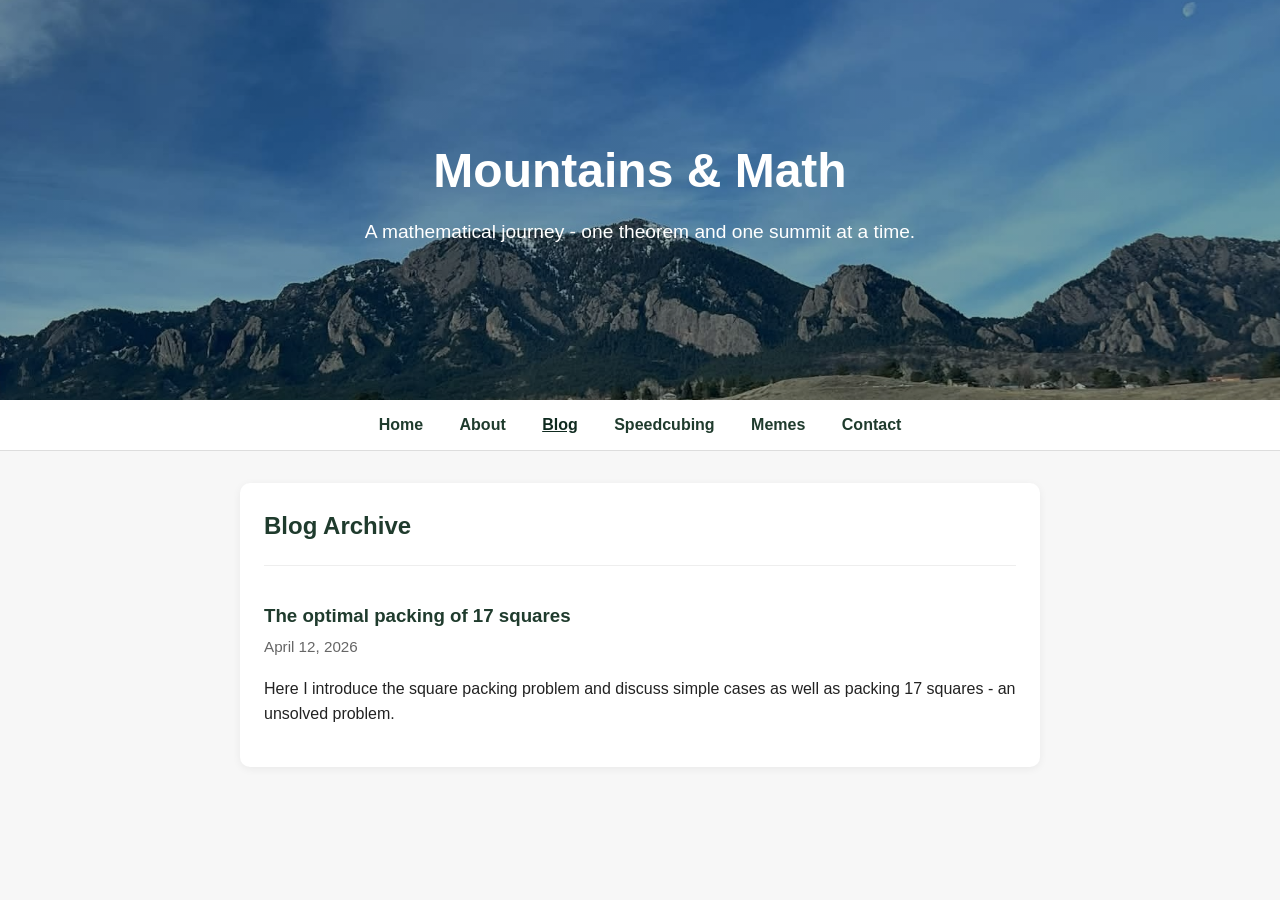
==== blog.html @ 1cb58c80 "Add files via upload" ====
<!DOCTYPE html>
<html lang="en">
<head>
  <meta charset="UTF-8" />
  <meta name="viewport" content="width=device-width, initial-scale=1.0" />
  <title>Blog | Mountains & Math</title>
  <link rel="stylesheet" href="styles.css" />
</head>

<body>
  <header class="banner">
    <div class="overlay">
      <h1>Mountains & Math</h1>
      <p>A mathematical journey - one theorem and one summit at a time.</p>
    </div>
  </header>

  <nav>
<a href="index.html">Home</a>
    <a href="index.html#about">About</a>
    <a href="blog.html" class="active">Blog</a>
    <a href="speedcubing.html">Speedcubing</a>
    <a href="memes.html">Memes</a>
    <a href="index.html#contact">Contact</a>
  </nav>

  <main>
    <section>
      <h2>Blog Archive</h2>

       <div class="post">
    <h3><a href="post1.html">The optimal packing of 17 squares</a></h3>
    <div class="post-date">April 12, 2026</div>
    <p>
      Here I introduce the square packing problem and discuss simple cases as well as packing 17 squares - an unsolved problem.
    </p>
  </div>

<!--
      <div class="post">
        <h3><a href="post2.html">On learning difficult mathematics</a></h3>
        <div class="post-date">April 5, 2026</div>
        <p>
          Another short preview goes here. Keep this concise and readable.
        </p>
      </div>

      <div class="post">
        <h3><a href="post3.html">A third post title goes here</a></h3>
        <div class="post-date">March 22, 2026</div>
        <p>
          Older posts can stay here in descending date order.
        </p>
      </div>
-->
    </section>
  </main>

</body>
</html>
---- styles.css ----
body {
  margin: 0;
  font-family: Arial, sans-serif;
  background: #f7f7f7;
  color: #222;
  line-height: 1.6;
}

.banner {
  position: relative;
  height: 400px;
  display: flex;
  align-items: center;
  justify-content: center;
  background:
    linear-gradient(rgba(0,0,0,0.35), rgba(0,0,0,0.35)),
    url("mountain.jpg") center / cover no-repeat;
  color: white;
  text-align: center;
}

.overlay {
  position: relative;
  z-index: 1;
}

.overlay h1 {
  margin: 0;
  font-size: 3rem;
}

.overlay p {
  margin-top: 0.5rem;
  font-size: 1.2rem;
}

nav {
  background: #ffffff;
  border-bottom: 1px solid #ddd;
  text-align: center;
  padding: 0.75rem;
}

nav a {
  margin: 0 1rem;
  text-decoration: none;
  color: #1f3b2d;
  font-weight: bold;
}

main {
  max-width: 800px;
  margin: 2rem auto;
  padding: 0 1rem;
}

section {
  background: white;
  margin-bottom: 1.5rem;
  padding: 1.5rem;
  border-radius: 10px;
  box-shadow: 0 2px 8px rgba(0,0,0,0.06);
}

h2 {
  margin-top: 0;
  color: #1f3b2d;
}

.about-container {
  display: flex;
  gap: 1rem;
  margin-bottom: 1rem;
}

.about-container img {
  width: calc(50% - 0.5rem);
  height: 300px;
  object-fit: cover;
  border-radius: 10px;
  display: block;
}

.post {
  border-top: 1px solid #eee;
  padding-top: 1rem;
  margin-top: 1rem;
}

.cube-stats {
  margin-top: 1rem;
  margin-bottom: 1.5rem;
  padding: 1rem;
  background: #f1f5f3;
  border-left: 4px solid #1f3b2d;
  border-radius: 6px;
}

.cube-stats p {
  margin: 0.4rem 0;
}

#cubingChart {
  margin-top: 1rem;
  max-width: 100%;
}

.active {
  text-decoration: underline;
  color: #0f2a1f;
}

.meme-intro {
  margin-bottom: 1.5rem;
}

.meme-feed {
  display: flex;
  flex-direction: column;
  gap: 2rem;
}

.meme-entry {
  background: #fafafa;
  border: 1px solid #e8e8e8;
  border-radius: 12px;
  padding: 1rem;
  box-shadow: 0 2px 8px rgba(0,0,0,0.05);
}

.meme-date {
  font-size: 0.95rem;
  color: #666;
  margin-bottom: 0.75rem;
}

.meme-entry img {
  width: 100%;
  max-width: 700px;
  height: auto;
  display: block;
  margin: 0 auto;
  border-radius: 10px;
}

.meme-caption {
  margin-top: 0.9rem;
}

.meme-caption p {
  margin: 0;
}
.meme-page main {
  max-width: 900px;
}

.post h3 {
  margin-bottom: 0.3rem;
}

.post h3 a {
  color: #1f3b2d;
  text-decoration: none;
}

.post h3 a:hover {
  text-decoration: underline;
}

.post-date {
  font-size: 0.95rem;
  color: #666;
  margin-bottom: 0.75rem;
}

.blog-backlog-link {
  margin-top: 1.25rem;
  text-align: right;
}

.blog-backlog-link a {
  color: #1f3b2d;
  font-weight: bold;
  text-decoration: none;
}

.blog-backlog-link a:hover {
  text-decoration: underline;
}

.post-page main {
  max-width: 850px;
}

.post-header {
  margin-bottom: 2rem;
}

.post-title {
  margin-bottom: 0.4rem;
  color: #1f3b2d;
}

.post-meta {
  color: #666;
  font-size: 0.95rem;
  margin-bottom: 0.75rem;
}

.post-subtitle {
  font-size: 1.05rem;
  color: #444;
}

.post-content section {
  margin-bottom: 2rem;
}

.post-content h3 {
  color: #1f3b2d;
  margin-bottom: 0.75rem;
}

.post-content p {
  margin-bottom: 1rem;
}

.post-figure {
  margin: 1.25rem 0;
  text-align: center;
}

.post-figure img {
  width: 100%;
  max-width: 700px;
  height: auto;
  border-radius: 10px;
  box-shadow: 0 2px 8px rgba(0,0,0,0.08);
}

.post-figure figcaption {
  margin-top: 0.6rem;
  font-size: 0.95rem;
  color: #666;
}

.mountain-signature {
  margin-top: 3rem;
  padding-top: 1.5rem;
  border-top: 1px solid #ddd;
}

.mountain-signature h3 {
  margin-bottom: 0.75rem;
  color: #1f3b2d;
}

.mountain-signature img {
  width: 100%;
  max-width: 750px;
  height: auto;
  display: block;
  border-radius: 12px;
  margin: 0.75rem auto 0 auto;
  box-shadow: 0 2px 8px rgba(0,0,0,0.08);
}

.back-link {
  margin-top: 2rem;
}

.back-link a {
  color: #1f3b2d;
  font-weight: bold;
  text-decoration: none;
}

.back-link a:hover {
  text-decoration: underline;
}

@media (max-width: 700px) {
  .meme-entry {
    padding: 0.85rem;
  }
}

footer {
  text-align: center;
  padding: 2rem 1rem;
  color: #666;
  font-size: 0.95rem;
}

@media (max-width: 700px) {
  .about-container {
    flex-direction: column;
  }

  .about-container img {
    width: 100%;
    height: 250px;
  }

  .overlay h1 {
    font-size: 2.2rem;
  }

  .overlay p {
    font-size: 1rem;
  }

  nav a {
    display: inline-block;
    margin: 0.35rem 0.6rem;
  }
}
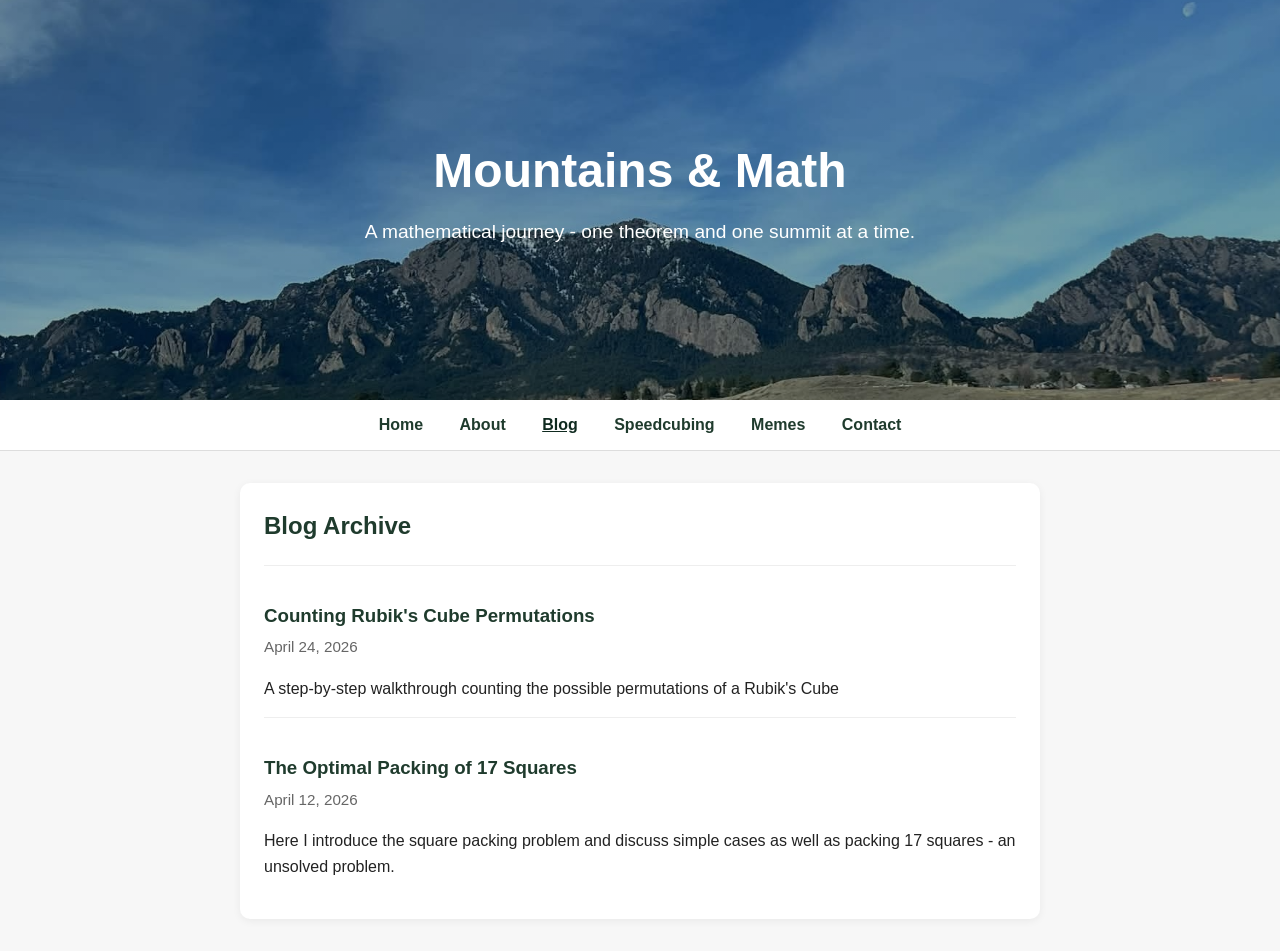
==== commit fc5220cb: "Add files via upload" ====
--- a/blog.html
+++ b/blog.html
@@ -1,50 +1,48 @@
 <!DOCTYPE html>
 <html lang="en">
-<head>
-  <meta charset="UTF-8" />
-  <meta name="viewport" content="width=device-width, initial-scale=1.0" />
-  <title>Blog | Mountains & Math</title>
-  <link rel="stylesheet" href="styles.css" />
-</head>
-
-<body>
-  <header class="banner">
-    <div class="overlay">
-      <h1>Mountains & Math</h1>
-      <p>A mathematical journey - one theorem and one summit at a time.</p>
-    </div>
-  </header>
-
-  <nav>
-<a href="index.html">Home</a>
-    <a href="index.html#about">About</a>
-    <a href="blog.html" class="active">Blog</a>
-    <a href="speedcubing.html">Speedcubing</a>
-    <a href="memes.html">Memes</a>
-    <a href="index.html#contact">Contact</a>
-  </nav>
-
-  <main>
-    <section>
-      <h2>Blog Archive</h2>
-
-       <div class="post">
-    <h3><a href="post1.html">The optimal packing of 17 squares</a></h3>
-    <div class="post-date">April 12, 2026</div>
-    <p>
+	<head>
+		<meta charset="UTF-8"/>
+		<meta name="viewport" content="width=device-width, initial-scale=1.0"/>
+		<title>Blog | Mountains & Math</title>
+		<link rel="stylesheet" href="styles.css"/>
+	</head>
+	<body>
+		<header class="banner">
+			<div class="overlay">
+				<h1>Mountains & Math</h1>
+				<p>A mathematical journey - one theorem and one summit at a time.</p>
+			</div>
+		</header>
+		<nav>
+			<a href="index.html">Home</a>
+			<a href="index.html#about">About</a>
+			<a href="blog.html" class="active">Blog</a>
+			<a href="speedcubing.html">Speedcubing</a>
+			<a href="memes.html">Memes</a>
+			<a href="index.html#contact">Contact</a>
+		</nav>
+		<main>
+			<section>
+				<h2>Blog Archive</h2>
+				<div class="post">
+					<h3>
+						<a href="post2.html">Counting Rubik's Cube Permutations</a>
+					</h3>
+					<div class="post-date">April 24, 2026</div>
+					<p>
+          A step-by-step walkthrough counting the possible permutations of a Rubik's Cube
+        </p>
+				</div>
+				<div class="post">
+					<h3>
+						<a href="post1.html">The Optimal Packing of 17 Squares</a>
+					</h3>
+					<div class="post-date">April 12, 2026</div>
+					<p>
       Here I introduce the square packing problem and discuss simple cases as well as packing 17 squares - an unsolved problem.
     </p>
-  </div>
-
-<!--
-      <div class="post">
-        <h3><a href="post2.html">On learning difficult mathematics</a></h3>
-        <div class="post-date">April 5, 2026</div>
-        <p>
-          Another short preview goes here. Keep this concise and readable.
-        </p>
-      </div>
-
+				</div>
+				<!--
       <div class="post">
         <h3><a href="post3.html">A third post title goes here</a></h3>
         <div class="post-date">March 22, 2026</div>
@@ -53,8 +51,7 @@
         </p>
       </div>
 -->
-    </section>
-  </main>
-
-</body>
+			</section>
+		</main>
+	</body>
 </html>
--- a/styles.css
+++ b/styles.css
@@ -89,20 +89,28 @@
 
 .cube-stats {
   margin-top: 1rem;
-  margin-bottom: 1.5rem;
-  padding: 1rem;
+  margin-bottom: 2rem;
+  padding: 1rem 1.25rem;
   background: #f1f5f3;
   border-left: 4px solid #1f3b2d;
-  border-radius: 6px;
+  border-radius: 8px;
+  box-shadow: 0 1px 4px rgba(0,0,0,0.04);
 }
 
 .cube-stats p {
-  margin: 0.4rem 0;
-}
-
-#cubingChart {
+  margin: 0.45rem 0;
+}
+
+.speedcubing-page main {
+  max-width: 950px;
+}
+
+#cubingError {
   margin-top: 1rem;
-  max-width: 100%;
+  padding: 0.85rem 1rem;
+  background: #fff4f4;
+  border: 1px solid #e2bcbc;
+  border-radius: 8px;
 }
 
 .active {
@@ -110,17 +118,28 @@
   color: #0f2a1f;
 }
 
+.meme-page main {
+  max-width: 950px;
+}
+
 .meme-intro {
   margin-bottom: 1.5rem;
 }
 
-.meme-feed {
+.meme-section-title {
+  color: #1f3b2d;
+  margin-top: 2rem;
+  margin-bottom: 1rem;
+}
+
+.meme-featured-feed {
   display: flex;
   flex-direction: column;
-  gap: 2rem;
-}
-
-.meme-entry {
+  gap: 1.5rem;
+  margin-bottom: 2.5rem;
+}
+
+.featured-meme {
   background: #fafafa;
   border: 1px solid #e8e8e8;
   border-radius: 12px;
@@ -128,13 +147,7 @@
   box-shadow: 0 2px 8px rgba(0,0,0,0.05);
 }
 
-.meme-date {
-  font-size: 0.95rem;
-  color: #666;
-  margin-bottom: 0.75rem;
-}
-
-.meme-entry img {
+.featured-meme img {
   width: 100%;
   max-width: 700px;
   height: auto;
@@ -143,15 +156,42 @@
   border-radius: 10px;
 }
 
-.meme-caption {
-  margin-top: 0.9rem;
-}
-
-.meme-caption p {
-  margin: 0;
-}
-.meme-page main {
-  max-width: 900px;
+.meme-gallery {
+  display: grid;
+  grid-template-columns: repeat(auto-fit, minmax(240px, 1fr));
+  gap: 1rem;
+}
+
+.meme-card {
+  background: #fafafa;
+  border: 1px solid #e8e8e8;
+  border-radius: 12px;
+  padding: 0.75rem;
+  box-shadow: 0 2px 8px rgba(0,0,0,0.05);
+}
+
+.meme-card img {
+  width: 100%;
+  height: 220px;
+  object-fit: cover;
+  display: block;
+  border-radius: 10px;
+}
+
+.meme-date {
+  font-size: 0.95rem;
+  color: #666;
+  margin-top: 0.6rem;
+}
+
+@media (max-width: 700px) {
+  .featured-meme {
+    padding: 0.85rem;
+  }
+
+  .meme-card img {
+    height: auto;
+  }
 }
 
 .post h3 {
@@ -279,6 +319,28 @@
   text-decoration: underline;
 }
 
+canvas {
+  display: block;
+  width: 100%;
+  max-width: 100%;
+  margin: 1rem 0 2.5rem 0;
+  background: #fcfcfc;
+  border: 1px solid #e8e8e8;
+  border-radius: 10px;
+  padding: 0.75rem;
+  box-sizing: border-box;
+}
+
+#speedcubing h3 {
+  color: #1f3b2d;
+  margin-top: 2.25rem;
+  margin-bottom: 0.9rem;
+  font-size: 1.15rem;
+}
+
+#speedcubing p {
+  margin-bottom: 1rem;
+}
 @media (max-width: 700px) {
   .meme-entry {
     padding: 0.85rem;
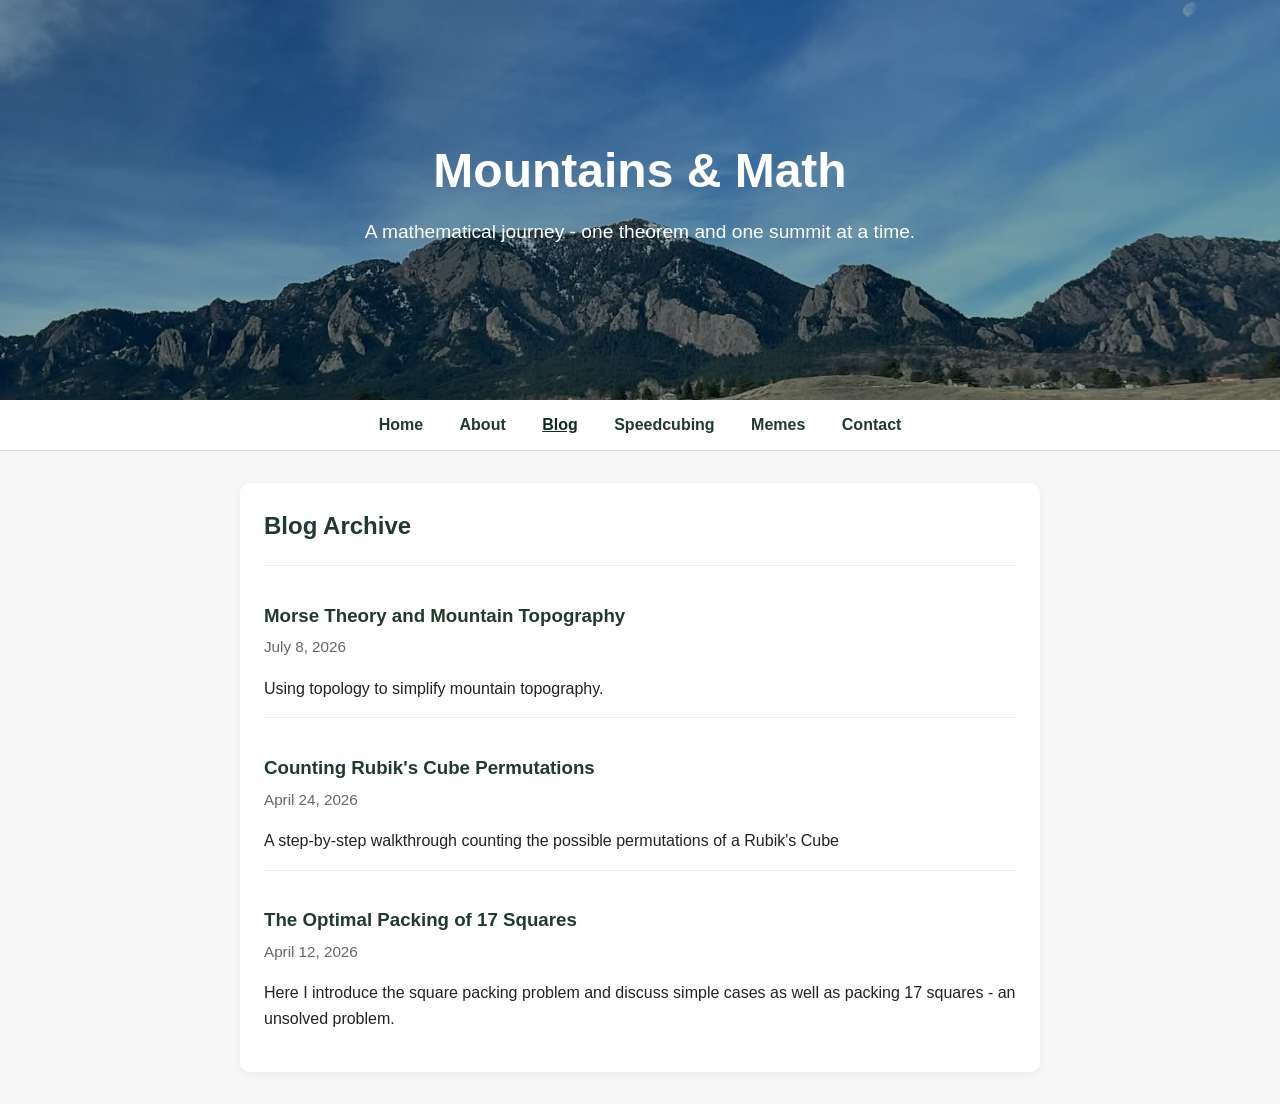
==== commit 44e604d6: "Add files via upload" ====
--- a/blog.html
+++ b/blog.html
@@ -24,6 +24,15 @@
 		<main>
 			<section>
 				<h2>Blog Archive</h2>
+				<div class="post">
+					<h3>
+						<a href="post3.html">Morse Theory and Mountain Topography</a>
+					</h3>
+					<div class="post-date">July 8, 2026</div>
+					<p>
+          Using topology to simplify mountain topography.
+        </p>
+				</div>
 				<div class="post">
 					<h3>
 						<a href="post2.html">Counting Rubik's Cube Permutations</a>
